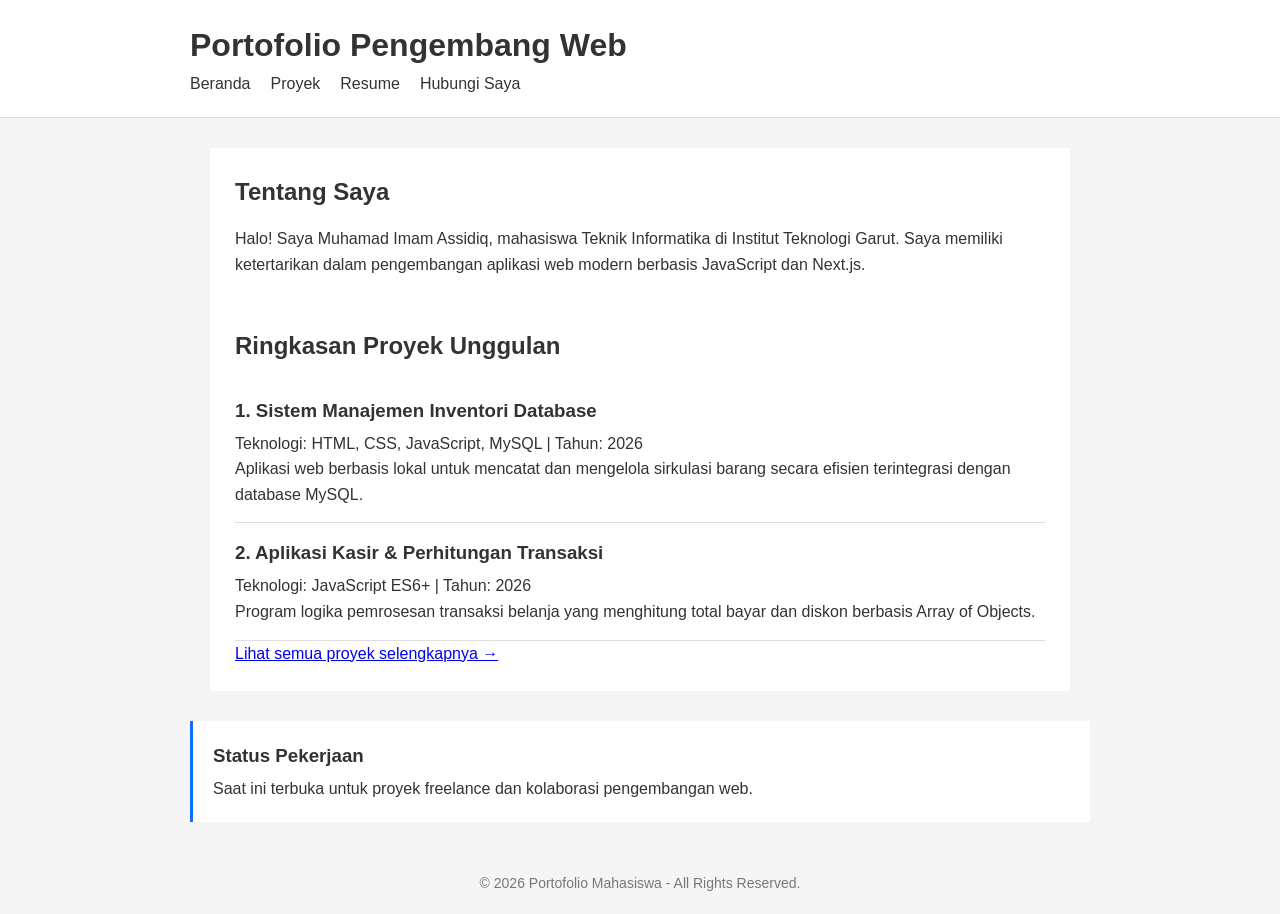
==== modul-3/index.html @ ca09122f "menyelesikan modul 3 styling dan layout modern css" ====
<!DOCTYPE html>
<html lang="id">
<head>
    <meta charset="UTF-8">
    <meta name="viewport" content="width=device-width, initial-scale=1.0">
    <title>Modul 2 - Web Portofolio Mahasiswa</title>
    <link rel="stylesheet" href="style.css">
</head>
<body>
 
    <header>
        <h1>Portofolio Pengembang Web</h1>
        <nav>
            <ul>
                <li><a href="index.html">Beranda</a></li>
                <li><a href="proyek.html">Proyek</a></li>
                <li><a href="resume.html">Resume</a></li>
                <li><a href="kontak.html">Hubungi Saya</a></li>
            </ul>
        </nav>
    </header>
    
    <hr>
    
    <main>
        <section id="tentang">
            <h2>Tentang Saya</h2>
            <p>Halo! Saya Muhamad Imam Assidiq, mahasiswa Teknik Informatika di Institut Teknologi Garut. Saya memiliki ketertarikan dalam pengembangan aplikasi web modern berbasis JavaScript dan Next.js.</p>
        </section>
        
        <hr>
        
        <section id="proyek-ringkasan">
            <h2>Ringkasan Proyek Unggulan</h2>

            <article>
                <header>
                    <h3>1. Sistem Manajemen Inventori Database</h3>
                    <p>Teknologi: HTML, CSS, JavaScript, MySQL | Tahun: <time datetime="2026">2026</time></p>
                </header>
                <p>Aplikasi web berbasis lokal untuk mencatat dan mengelola sirkulasi barang secara efisien terintegrasi dengan database MySQL.</p>
            </article>

            <article>
                <header>
                    <h3>2. Aplikasi Kasir & Perhitungan Transaksi</h3>
                    <p>Teknologi: JavaScript ES6+ | Tahun: <time datetime="2026">2026</time></p>
                </header>
                <p>Program logika pemrosesan transaksi belanja yang menghitung total bayar dan diskon berbasis Array of Objects.</p>
            </article>

            <p><a href="proyek.html">Lihat semua proyek selengkapnya &rarr;</a></p>
        </section>

        <hr>
    </main>

    <aside>
        <h3>Status Pekerjaan</h3>
        <p>Saat ini terbuka untuk proyek freelance dan kolaborasi pengembangan web.</p>
    </aside>

    <hr>

    <footer>
        <p>&copy; 2026 Portofolio Mahasiswa - All Rights Reserved.</p>
    </footer>

</body>
</html>
---- modul-3/style.css ----
* {
 margin: 0;
 padding: 0;
 box-sizing: border-box;
}
body {
 font-family: Arial, sans-serif;
 background-color: #f5f5f5;
 color: #333;
 line-height: 1.6;
}
/* Header */
body > header {
 background-color: white;
 padding: 20px;
 border-bottom: 1px solid #ddd;
}
body > header h1 {
 max-width: 900px;
 margin: auto;
}
/* Navigation */
nav {
 max-width: 900px;
 margin: auto;
}
nav ul {
 display: flex;
 gap: 20px;
 list-style: none;
}
nav a {
 color: #333;
 text-decoration: none;
}
nav a:hover {
 color: #0d6efd;
}
/* Main */
main {
 max-width: 900px;
 margin: 30px auto;
 padding: 0 20px;
}
section {
 background-color: white;
 padding: 25px;
}
/* Gambar */
main img {
 display: block;
 max-width: 100%;
 height: auto;
 margin: 0;
}
/* Judul */
h2 {
 margin-bottom: 15px;
}
h3 {
 margin-bottom: 5px;
}
/* Project */
#project {
 margin-top: 30px;
}
article {
 padding: 15px 0;
 border-bottom: 1px solid #ddd;
}
article:last-child {
 border-bottom: none;
}
/* Form */
form {
 margin-top: 20px;
}
form p {
 margin-bottom: 15px;
}
label {
 display: inline-block;
 margin-bottom: 5px;
}
input[type="text"],
input[type="email"],
select,
textarea {
 width: 100%;
 padding: 9px;
 border: 1px solid #ccc;
 font-family: Arial, sans-serif;
}
textarea {
 resize: vertical;
}
button {
 padding: 9px 15px;
 border: none;
 background-color: #333;
 color: white;
 cursor: pointer;
}
button[type="reset"] {
 background-color: #888;
}
button:hover {
 opacity: 0.8;
}
/* Aside */
aside {
 max-width: 900px;
 margin: 30px auto;
 padding: 20px;
 background-color: white;
 border-left: 3px solid #0d6efd;
}
/* Footer */
footer {
 padding: 20px;
 text-align: center;
 color: #777;
 font-size: 14px;
}
/* Garis <hr> */
hr {
 display: none;
}
/* Tampilan HP */
@media (max-width: 700px) {
 nav ul {
 flex-direction: column;
 gap: 8px;
 }
 main {
 margin-top: 20px;
 }
 main img {
 margin: 0 auto;
 }
 section {
 padding: 20px;
 }
}
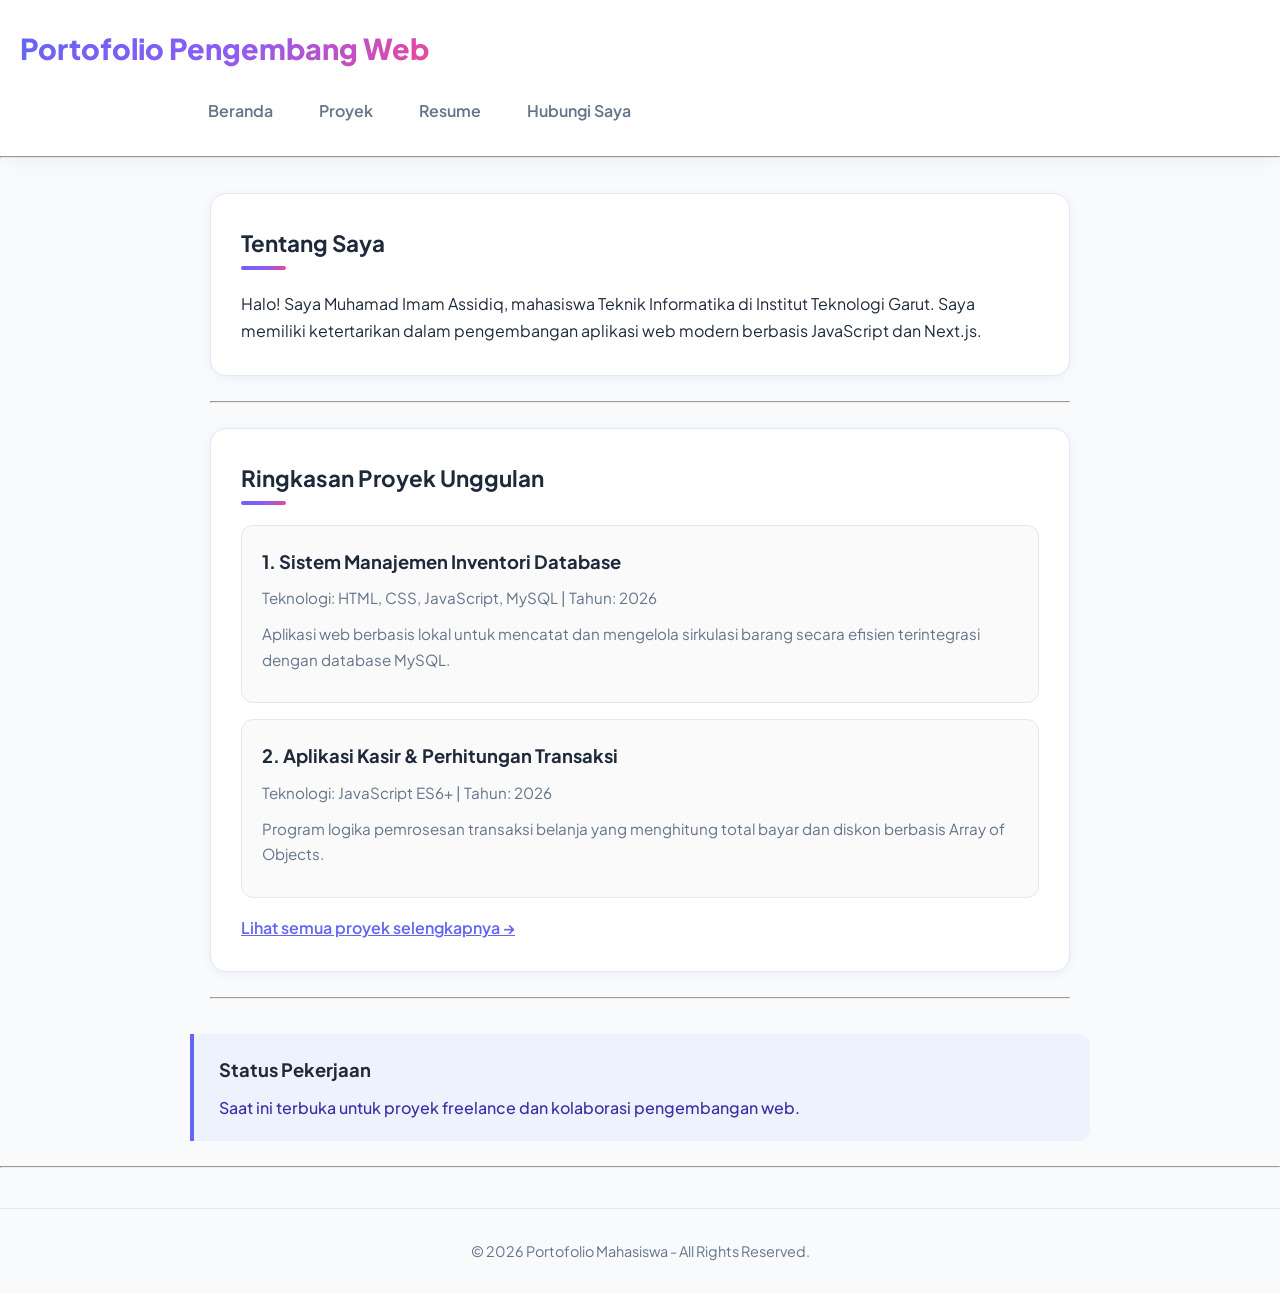
==== commit 5180e84d: "menambahkan custom accent color dan hover effect pada modul 3" ====
--- a/modul-3/index.html
+++ b/modul-3/index.html
@@ -3,7 +3,7 @@
 <head>
     <meta charset="UTF-8">
     <meta name="viewport" content="width=device-width, initial-scale=1.0">
-    <title>Modul 2 - Web Portofolio Mahasiswa</title>
+    <title>Modul 3 - Web Portofolio Mahasiswa</title>
     <link rel="stylesheet" href="style.css">
 </head>
 <body>
--- a/modul-3/style.css
+++ b/modul-3/style.css
@@ -1,144 +1,291 @@
+@import url('https://fonts.googleapis.com/css2?family=Plus+Jakarta+Sans:wght@400;500;600;700;800&display=swap');
+
+:root {
+  --primary: #6366f1;
+  --primary-hover: #4f46e5;
+  --accent: #ec4899;
+  --gradient: linear-gradient(135deg, #6366f1 0%, #8b5cf6 50%, #ec4899 100%);
+  --bg-color: #f8fafc;
+  --card-bg: #ffffff;
+  --text-main: #1e293b;
+  --text-muted: #64748b;
+  --border-color: #e2e8f0;
+  --shadow-sm: 0 2px 8px rgba(99, 102, 241, 0.08);
+  --shadow-lg: 0 12px 30px rgba(99, 102, 241, 0.15);
+}
+
 * {
- margin: 0;
- padding: 0;
- box-sizing: border-box;
-}
+  margin: 0;
+  padding: 0;
+  box-sizing: border-box;
+}
+
 body {
- font-family: Arial, sans-serif;
- background-color: #f5f5f5;
- color: #333;
- line-height: 1.6;
-}
-/* Header */
+  font-family: 'Plus Jakarta Sans', Arial, sans-serif;
+  background-color: var(--bg-color);
+  color: var(--text-main);
+  line-height: 1.7;
+}
+
 body > header {
- background-color: white;
- padding: 20px;
- border-bottom: 1px solid #ddd;
-}
+  background: var(--card-bg);
+  padding: 24px 20px;
+  box-shadow: 0 4px 20px rgba(0, 0, 0, 0.05);
+  position: sticky;
+  top: 0;
+  z-index: 100;
+  backdrop-filter: blur(10px);
+}
+
 body > header h1 {
- max-width: 900px;
- margin: auto;
-}
-/* Navigation */
+  max-width: 900px;
+  margin: 0 auto 16px auto;
+  font-weight: 800;
+  font-size: 1.8rem;
+  background: var(--gradient);
+  -webkit-background-clip: text;
+  background-clip: text;
+  -webkit-text-fill-color: transparent;
+  display: inline-block;
+}
+
 nav {
- max-width: 900px;
- margin: auto;
-}
+  max-width: 900px;
+  margin: auto;
+}
+
 nav ul {
- display: flex;
- gap: 20px;
- list-style: none;
-}
+  display: flex;
+  gap: 10px;
+  list-style: none;
+  flex-wrap: wrap;
+}
+
 nav a {
- color: #333;
- text-decoration: none;
-}
+  color: var(--text-muted);
+  text-decoration: none;
+  font-weight: 600;
+  padding: 8px 18px;
+  border-radius: 20px;
+  transition: all 0.3s cubic-bezier(0.4, 0, 0.2, 1);
+  display: inline-block;
+}
+
 nav a:hover {
- color: #0d6efd;
-}
-/* Main */
+  color: var(--primary);
+  background-color: rgba(99, 102, 241, 0.1);
+  transform: translateY(-2px);
+}
+
 main {
- max-width: 900px;
- margin: 30px auto;
- padding: 0 20px;
-}
+  max-width: 900px;
+  margin: 35px auto;
+  padding: 0 20px;
+  display: flex;
+  flex-direction: column;
+  gap: 25px;
+}
+
 section {
- background-color: white;
- padding: 25px;
-}
-/* Gambar */
-main img {
- display: block;
- max-width: 100%;
- height: auto;
- margin: 0;
-}
-/* Judul */
+  background-color: var(--card-bg);
+  padding: 30px;
+  border-radius: 16px;
+  border: 1px solid var(--border-color);
+  box-shadow: var(--shadow-sm);
+  transition: all 0.3s ease;
+}
+
+section:hover {
+  box-shadow: var(--shadow-lg);
+}
+
 h2 {
- margin-bottom: 15px;
-}
+  font-size: 1.4rem;
+  font-weight: 700;
+  color: var(--text-main);
+  margin-bottom: 20px;
+  position: relative;
+  padding-bottom: 8px;
+}
+
+h2::after {
+  content: '';
+  position: absolute;
+  left: 0;
+  bottom: 0;
+  width: 45px;
+  height: 4px;
+  background: var(--gradient);
+  border-radius: 4px;
+}
+
 h3 {
- margin-bottom: 5px;
-}
-/* Project */
-#project {
- margin-top: 30px;
-}
+  font-size: 1.15rem;
+  color: var(--text-main);
+  margin-bottom: 8px;
+}
+
 article {
- padding: 15px 0;
- border-bottom: 1px solid #ddd;
-}
+  padding: 20px;
+  margin-bottom: 16px;
+  border-radius: 12px;
+  border: 1px solid var(--border-color);
+  background-color: #fafafa;
+  transition: all 0.3s cubic-bezier(0.4, 0, 0.2, 1);
+}
+
 article:last-child {
- border-bottom: none;
-}
-/* Form */
+  margin-bottom: 0;
+}
+
+article:hover {
+  transform: translateY(-4px);
+  background-color: #ffffff;
+  border-color: rgba(99, 102, 241, 0.3);
+  box-shadow: 0 8px 24px rgba(99, 102, 241, 0.12);
+}
+
+article p {
+  color: var(--text-muted);
+  font-size: 0.95rem;
+  margin-bottom: 10px;
+}
+
+article ul {
+  list-style-position: inside;
+  color: var(--text-muted);
+  font-size: 0.95rem;
+}
+
+a {
+  color: var(--primary);
+  font-weight: 600;
+  transition: color 0.2s ease;
+}
+
+a:hover {
+  color: var(--accent);
+}
+
 form {
- margin-top: 20px;
-}
+  margin-top: 10px;
+}
+
 form p {
- margin-bottom: 15px;
-}
+  margin-bottom: 20px;
+}
+
 label {
- display: inline-block;
- margin-bottom: 5px;
-}
+  display: block;
+  font-weight: 600;
+  font-size: 0.9rem;
+  margin-bottom: 8px;
+  color: var(--text-main);
+}
+
 input[type="text"],
 input[type="email"],
 select,
 textarea {
- width: 100%;
- padding: 9px;
- border: 1px solid #ccc;
- font-family: Arial, sans-serif;
-}
-textarea {
- resize: vertical;
-}
+  width: 100%;
+  padding: 12px 16px;
+  border: 2px solid var(--border-color);
+  border-radius: 10px;
+  font-family: inherit;
+  font-size: 0.95rem;
+  background-color: #f8fafc;
+  color: var(--text-main);
+  transition: all 0.3s ease;
+  outline: none;
+}
+
+input[type="text"]:focus,
+input[type="email"]:focus,
+select:focus,
+textarea:focus {
+  border-color: var(--primary);
+  background-color: #ffffff;
+  box-shadow: 0 0 0 4px rgba(99, 102, 241, 0.15);
+}
+
 button {
- padding: 9px 15px;
- border: none;
- background-color: #333;
- color: white;
- cursor: pointer;
-}
+  padding: 12px 24px;
+  border: none;
+  border-radius: 10px;
+  font-family: inherit;
+  font-weight: 700;
+  font-size: 0.95rem;
+  color: white;
+  background: var(--gradient);
+  cursor: pointer;
+  transition: all 0.3s cubic-bezier(0.4, 0, 0.2, 1);
+  box-shadow: 0 4px 14px rgba(99, 102, 241, 0.3);
+  margin-right: 10px;
+}
+
+button:hover {
+  transform: translateY(-2px);
+  box-shadow: 0 6px 20px rgba(99, 102, 241, 0.45);
+  opacity: 0.95;
+}
+
+button:active {
+  transform: translateY(0);
+}
+
 button[type="reset"] {
- background-color: #888;
-}
-button:hover {
- opacity: 0.8;
-}
-/* Aside */
+  background: #cbd5e1;
+  color: #475569;
+  box-shadow: none;
+}
+
+button[type="reset"]:hover {
+  background: #94a3b8;
+  color: white;
+  box-shadow: 0 4px 12px rgba(148, 163, 184, 0.3);
+}
+
 aside {
- max-width: 900px;
- margin: 30px auto;
- padding: 20px;
- background-color: white;
- border-left: 3px solid #0d6efd;
-}
-/* Footer */
+  max-width: 900px;
+  margin: 25px auto;
+  padding: 20px 25px;
+  background-color: #eef2ff;
+  border-left: 4px solid var(--primary);
+  border-radius: 0 12px 12px 0;
+  color: #3730a3;
+  font-weight: 500;
+}
+
 footer {
- padding: 20px;
- text-align: center;
- color: #777;
- font-size: 14px;
-}
-/* Garis <hr> */
-hr {
- display: none;
-}
-/* Tampilan HP */
+  padding: 30px 20px;
+  text-align: center;
+  color: var(--text-muted);
+  font-size: 0.9rem;
+  margin-top: 40px;
+  border-top: 1px solid var(--border-color);
+}
+
 @media (max-width: 700px) {
- nav ul {
- flex-direction: column;
- gap: 8px;
- }
- main {
- margin-top: 20px;
- }
- main img {
- margin: 0 auto;
- }
- section {
- padding: 20px;
- }
+  body > header h1 {
+    font-size: 1.5rem;
+  }
+  
+  nav ul {
+    gap: 6px;
+  }
+  
+  nav a {
+    padding: 6px 12px;
+    font-size: 0.88rem;
+  }
+  
+  section {
+    padding: 20px;
+  }
+  
+  button {
+    width: 100%;
+    margin-right: 0;
+    margin-bottom: 10px;
+  }
 }
